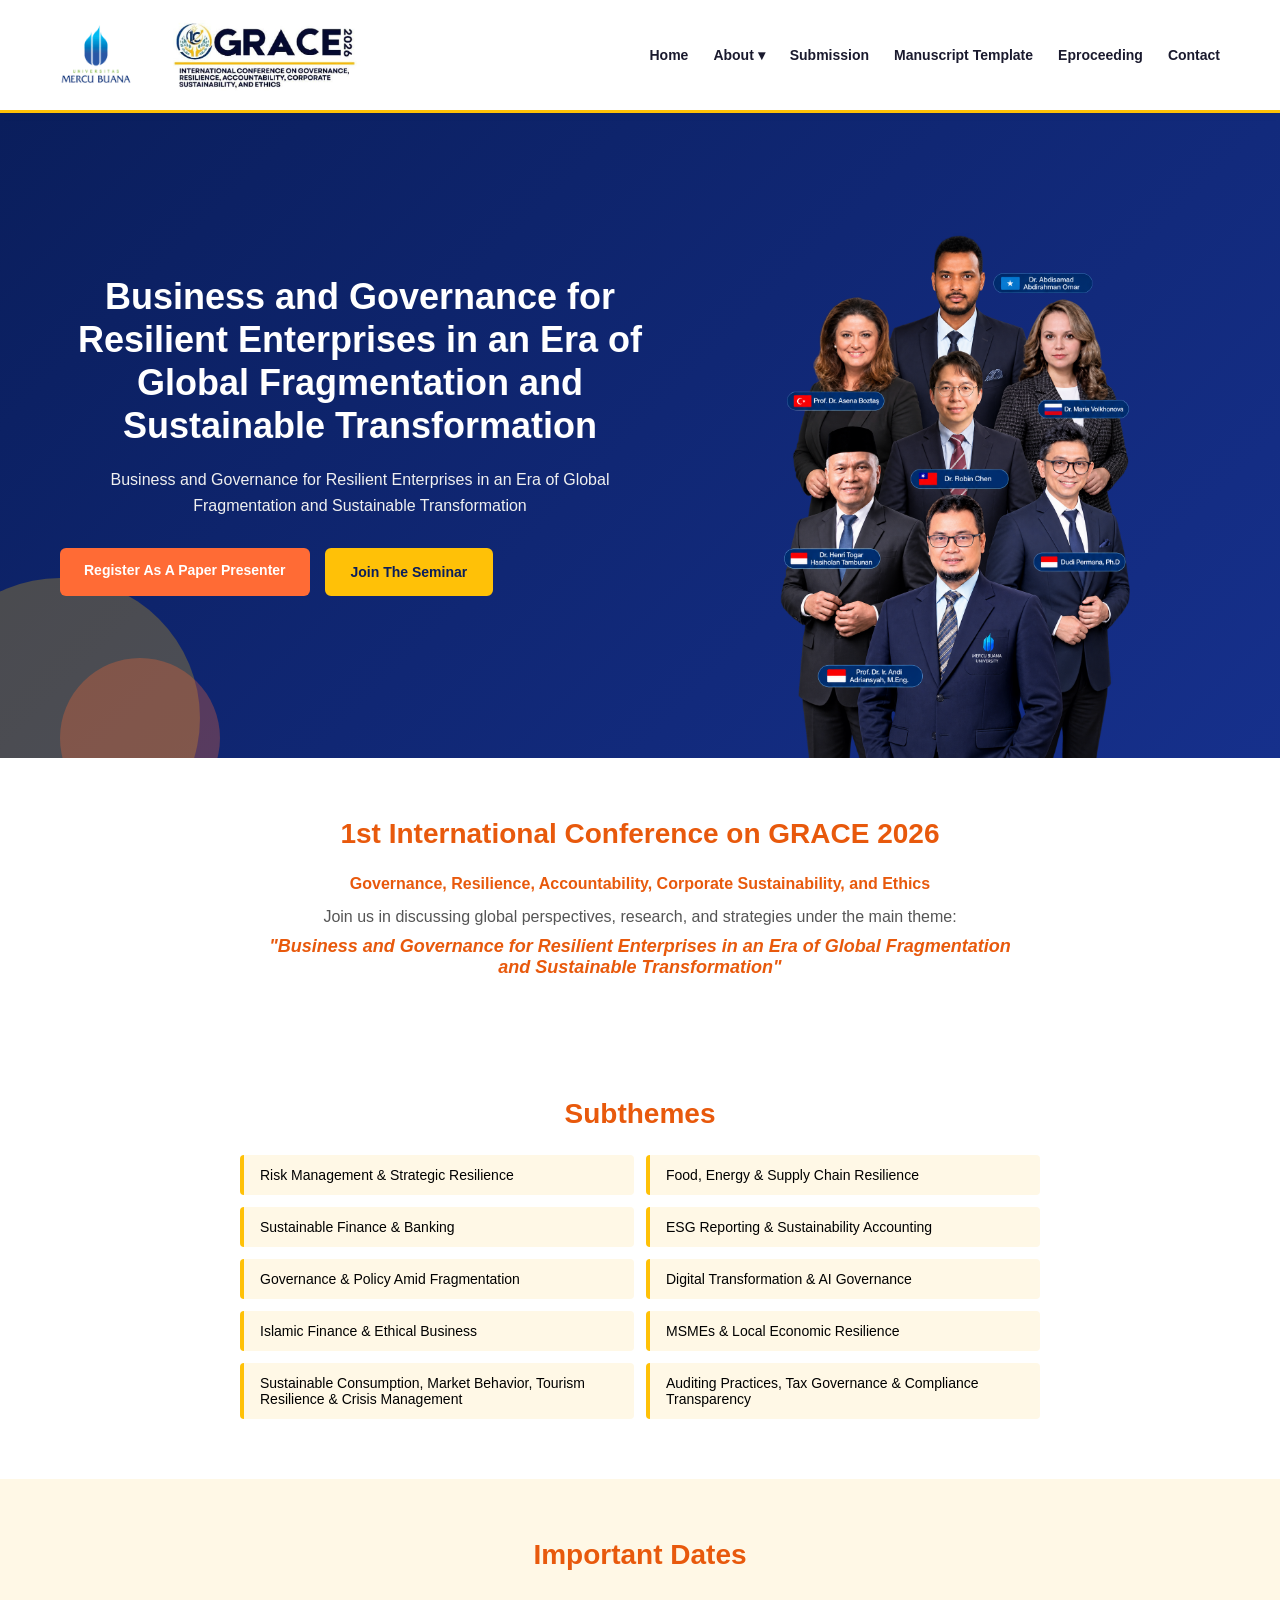
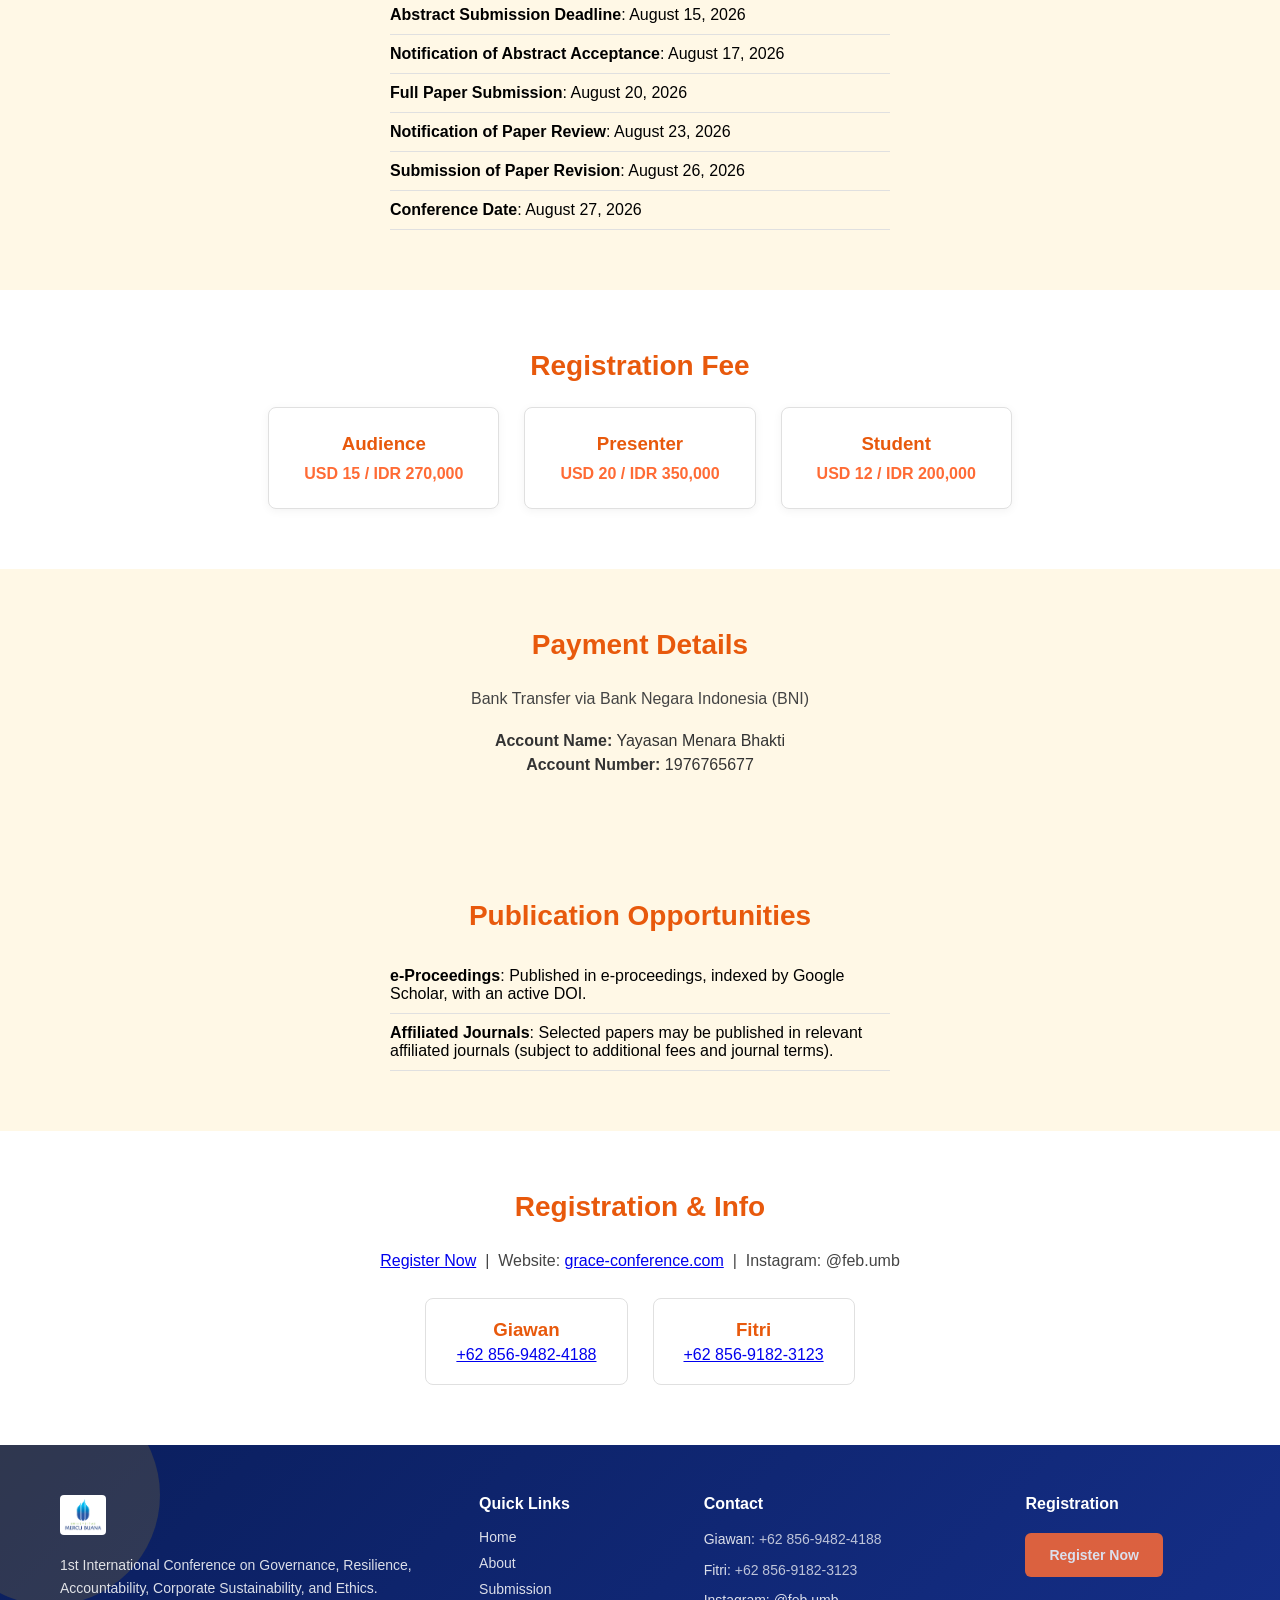
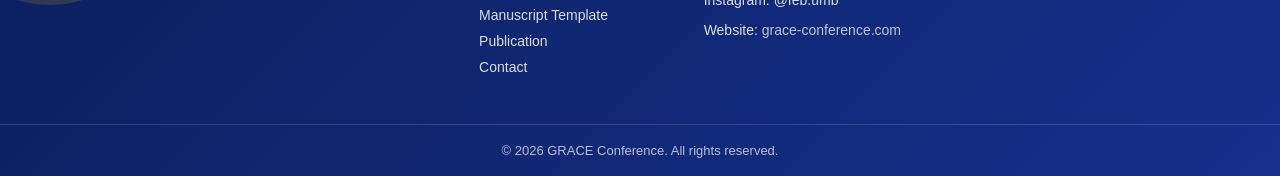
==== html/index.html @ c9b0c50b "perbagusan web" ====
<!DOCTYPE html>
<html lang="en">
<head>
    <meta charset="UTF-8">
    <meta name="viewport" content="width=device-width, initial-scale=1.0">
    <title>Conference</title>
    <link rel="stylesheet" href="../css/style.css">
</head>
<body>

<nav>
    <div class="container nav-container">
        <div class="nav-brand">
            <a class="logo" href="">
                <img src="../images/mercubuana.jpg" alt="Logo Mercu Buana">
            </a>
            <a class="grace" href="">
                <img src="../images/logo grace.jpeg" alt="Logo Grace">
            </a>
        </div>
        <ul class="nav-menu">
            <li><a href="">Home</a></li>
            <li class=dropdown>
                <a href="">About ▾</a>
            <ul class="dropdown-menu">
                <li><a href="committe.html">Committee</a></li>
                <li><a href="ethics.html">Ethic and Malpractice Statement</a></li>
                <li><a href="peer-review.html">Peer Review Process</a></li>
            </ul>
            </li>
            <li><a href="https://s.id/graceconference">Submission</a></li>
            <li><a href="https://bit.ly/Manuscript-Template-SINDU">Manuscript Template</a></li>
            <li><a href="">Eproceeding</a></li>
            <li><a href="">Contact</a></li>
        </ul>
    </div>
</nav>

<section class="hero">
    <div class="container hero-container">
        <div class="hero-text">
            <h2>Business and Governance for Resilient Enterprises in an Era of Global Fragmentation and Sustainable Transformation</h2>
            <p>Business and Governance for Resilient Enterprises in an Era of Global Fragmentation and Sustainable Transformation</p>
            <div class="hero-buttons">
                <a href="https://forms.gle/a8RFobTi7LEk6Qz37" class="btn btn-primary">Register As A Paper Presenter</a>
                <a href="https://forms.gle/2KqqGzxp6WNpgqnJ9" class="btn btn-secondary">Join The Seminar</a>
            </div>
        </div>
        <div class="hero-image">
            <img src="../images/hero.jpg" alt="Hero Image">
        </div>
    </div>
</section>

<section class="about">
    <div class="container">
        <h2>1st International Conference on GRACE 2026</h2>
        <p class="conference-full-name">Governance, Resilience, Accountability, Corporate Sustainability, and Ethics</p>
        <p class="theme-text">Join us in discussing global perspectives, research, and strategies under the main theme:</p>
        <p class="theme-highlight">"Business and Governance for Resilient Enterprises in an Era of Global Fragmentation and Sustainable Transformation"</p>
    </div>
</section>

<section class="subthemes">
    <div class="container">
        <h2>Subthemes</h2>
        <ul class="subtheme-grid">
            <li>Risk Management &amp; Strategic Resilience</li>
            <li>Food, Energy &amp; Supply Chain Resilience</li>
            <li>Sustainable Finance &amp; Banking</li>
            <li>ESG Reporting &amp; Sustainability Accounting</li>
            <li>Governance &amp; Policy Amid Fragmentation</li>
            <li>Digital Transformation &amp; AI Governance</li>
            <li>Islamic Finance &amp; Ethical Business</li>
            <li>MSMEs &amp; Local Economic Resilience</li>
            <li>Sustainable Consumption, Market Behavior, Tourism Resilience &amp; Crisis Management</li>
            <li>Auditing Practices, Tax Governance &amp; Compliance Transparency</li>
        </ul>
    </div>
</section>

<section class="info-box">
    <div class="container">
        <h2>Important Dates</h2>
        <ul class="info-list">
            <li><strong>Abstract Submission Deadline</strong>: August 15, 2026</li>
            <li><strong>Notification of Abstract Acceptance</strong>: August 17, 2026</li>
            <li><strong>Full Paper Submission</strong>: August 20, 2026</li>
            <li><strong>Notification of Paper Review</strong>: August 23, 2026</li>
            <li><strong>Submission of Paper Revision</strong>: August 26, 2026</li>
            <li><strong>Conference Date</strong>: August 27, 2026</li>
        </ul>
    </div>
</section>

<section class="info-box alt">
    <div class="container">
        <h2>Registration Fee</h2>
        <div class="fee-grid">
            <div class="fee-card">
                <h3>Audience</h3>
                <p>USD 15 / IDR 270,000</p>
            </div>
            <div class="fee-card">
                <h3>Presenter</h3>
                <p>USD 20 / IDR 350,000</p>
            </div>
            <div class="fee-card">
                <h3>Student</h3>
                <p>USD 12 / IDR 200,000</p>
            </div>
        </div>
    </div>
</section>

<section class="payment">
    <div class="container">
        <h2>Payment Details</h2>
        <p class="info-desc">Bank Transfer via Bank Negara Indonesia (BNI)</p>
        <p class="payment-detail"><strong>Account Name:</strong> Yayasan Menara Bhakti</p>
        <p class="payment-detail"><strong>Account Number:</strong> 1976765677</p>
    </div>
</section>

<section class="benefits">
    <div class="container">
        <h2>Publication Opportunities</h2>
        <ul class="info-list">
            <li><strong>e-Proceedings</strong>: Published in e-proceedings, indexed by Google Scholar, with an active DOI.</li>
            <li><strong>Affiliated Journals</strong>: Selected papers may be published in relevant affiliated journals (subject to additional fees and journal terms).</li>
        </ul>
    </div>
</section>

<section class="contact-section">
    <div class="container">
        <h2>Registration &amp; Info</h2>
        <p class="info-desc"><a href="https://s.id/graceconference" target="_blank">Register Now</a> &nbsp;|&nbsp; Website: <a href="https://grace-conference.com" target="_blank">grace-conference.com</a> &nbsp;|&nbsp; Instagram: @feb.umb</p>
        <div class="contact-grid">
            <div class="contact-card">
                <h3>Giawan</h3>
                <p><a href="https://wa.me/6285694824188" target="_blank">+62 856-9482-4188</a></p>
            </div>
            <div class="contact-card">
                <h3>Fitri</h3>
                <p><a href="https://wa.me/6285691823123" target="_blank">+62 856-9182-3123</a></p>
            </div>
        </div>
    </div>
</section>

<footer class="site-footer">
    <div class="container footer-container">
        <div class="footer-col">
            <img src="../images/mercubuana.jpg" alt="Logo" class="footer-logo">
            <p>1st International Conference on Governance, Resilience, Accountability, Corporate Sustainability, and Ethics.</p>
        </div>

        <div class="footer-col">
            <h4>Quick Links</h4>
            <ul>
                <li><a href="">Home</a></li>
                <li><a href="">About</a></li>
                <li><a href="">Submission</a></li>
                <li><a href="">Manuscript Template</a></li>
                <li><a href="">Publication</a></li>
                <li><a href="">Contact</a></li>
            </ul>
        </div>

        <div class="footer-col">
            <h4>Contact</h4>
            <p>Giawan: <a href="https://wa.me/6285694824188" target="_blank">+62 856-9482-4188</a></p>
            <p>Fitri: <a href="https://wa.me/6285691823123" target="_blank">+62 856-9182-3123</a></p>
            <p>Instagram: @feb.umb</p>
            <p>Website: <a href="https://grace-conference.com" target="_blank">grace-conference.com</a></p>
        </div>

        <div class="footer-col">
            <h4>Registration</h4>
            <a href="https://s.id/graceconference" target="_blank" class="btn btn-primary footer-btn">Register Now</a>
        </div>
    </div>

    <div class="footer-bottom">
        <p>&copy; 2026 GRACE Conference. All rights reserved.</p>
    </div>
</footer>

</body>
</html>
---- css/style.css ----
* {
    margin: 0;
    padding: 0;
    box-sizing: border-box;
    font-family: Arial, Helvetica, sans-serif;
}

.container {
    max-width: 1200px;
    margin: 0 auto;
    padding: 0 20px;
}

/* NAVBAR */
nav {
    background: #fff;
    box-shadow: 0 2px 8px rgba(0,0,0,0.05);
    position: sticky;
    top: 0;
    z-index: 1000;
    border-bottom: 3px solid #FFC107;
}

.nav-container {
    display: flex;
    align-items: center;
    justify-content: space-between;
    height: 110px;
}

.nav-brand {
    display: flex;
    align-items: center;
    gap: 20px;
}

.logo img {
    height: 60px;
    width: auto;
    display: block;
}

.nav-divider {
    width: 1px;
    height: 45px;
    background-color: #ddd;
}

.grace img {
    height: 75px;
    width: auto;
    display: block;
}

.nav-menu {
    display: flex;
    list-style: none;
    gap: 25px;
    align-items: center;
}

.nav-menu a {
    text-decoration: none;
    color: #1a1a2e;
    font-weight: 600;
    font-size: 14px;
}

/* HERO */
.hero {
    background: linear-gradient(135deg, #0a1e5c, #16308c);
    overflow: hidden;
    position: relative;
    padding: 60px 0;
}

.hero::before {
    content: "";
    position: absolute;
    bottom: -100px;
    left: -80px;
    width: 280px;
    height: 280px;
    background: #FFC107;
    opacity: 0.25;
    border-radius: 50%;
}

.hero::after {
    content: "";
    position: absolute;
    bottom: -60px;
    left: 60px;
    width: 160px;
    height: 160px;
    background: #FF6B35;
    opacity: 0.3;
    border-radius: 50%;
}

.hero-container {
    display: flex;
    align-items: center;
    justify-content: space-between;
    min-height: 500px;
    position: relative;
    z-index: 2;
    gap: 40px;
}

.hero-text {
    max-width: 600px;
    color: #fff;
}

.hero-text h2 {
    font-size: 36px;
    font-weight: 800;
    line-height: 1.2;
    margin-bottom: 20px;
    color: #ffffff !important;
}

.hero-text p {
    font-size: 16px;
    line-height: 1.6;
    margin-bottom: 30px;
    color: #f0f0f0;
}

.hero-buttons {
    display: flex;
    gap: 15px;
    flex-wrap: wrap;
}

.btn {
    display: inline-block;
    padding: 14px 24px;
    border-radius: 6px;
    text-decoration: none;
    font-weight: 700;
    font-size: 14px;
}

.btn-primary {
    background: #FF6B35;
    color: #fff;
}

.btn-secondary {
    background: #FFC107;
    color: #0a1e5c;
    border: 2px solid #FFC107;
}

.hero-image {
    top: 60px;
    position: relative;
    left: -90px;
    max-width: 500px;
    flex-shrink: 0;
}

.hero-image img {
    width: 100%;
    max-width: 350px;
    height: auto;
    display: block;
    border-radius: 8px;
}

@media (max-width: 900px) {
    .hero-container {
        flex-direction: column;
        text-align: center;
        padding-top: 20px;
    }
    .nav-menu {
        display: none;
    }
    .hero-image {
        margin-top: 20px;
    }
    .hero-buttons {
        justify-content: center;
    }
}

/* SECTIONS UMUM */
section {
    padding: 60px 0;
    text-align: center;
}

section h2 {
    font-size: 28px;
    margin-bottom: 25px;
    color: #E8590C;
}

/* ABOUT */
.about-grid {
    display: flex;
    gap: 40px;
    text-align: left;
}

.about-grid p {
    flex: 1;
    line-height: 1.7;
    color: #333;
}

/* INFO BOX (Important Dates & Registration Fee) */
.info-box {
    background: #fff8e6;
}

.info-box.alt {
    background: #fff;
}

.info-desc {
    max-width: 700px;
    margin: 0 auto 20px;
    line-height: 1.6;
    color: #444;
}

.info-list {
    list-style: none;
    max-width: 500px;
    margin: 0 auto;
    text-align: left;
}

.info-list li {
    padding: 10px 0;
    border-bottom: 1px solid #e0e0e0;
}

/* BENEFITS */
.benefits {
    background: #fff8e6;
}

@media (max-width: 900px) {
    .about-grid {
        flex-direction: column;
    }
}

/* ABOUT - GRACE */
.conference-full-name {
    font-weight: 600;
    color: #E8590C;
    margin-bottom: 15px;
}

.theme-text {
    color: #555;
    margin-bottom: 10px;
}

.theme-highlight {
    max-width: 750px;
    margin: 0 auto;
    font-style: italic;
    font-weight: 700;
    color: #E8590C;
    font-size: 18px;
}

/* SUBTHEMES */
.subtheme-grid {
    list-style: none;
    max-width: 800px;
    margin: 0 auto;
    text-align: left;
    display: grid;
    grid-template-columns: 1fr 1fr;
    gap: 12px;
}

.subtheme-grid li {
    background: #fff8e6;
    padding: 12px 16px;
    border-left: 4px solid #FFC107;
    border-radius: 4px;
    font-size: 14px;
}

/* REGISTRATION FEE CARDS */
.fee-grid {
    display: flex;
    justify-content: center;
    gap: 25px;
    flex-wrap: wrap;
}

.fee-card {
    background: #fff;
    border: 1px solid #e0e0e0;
    border-radius: 8px;
    padding: 25px 35px;
    min-width: 180px;
    box-shadow: 0 2px 10px rgba(0,0,0,0.05);
}

.fee-card h3 {
    color: #E8590C;
    margin-bottom: 10px;
}

.fee-card p {
    font-weight: 700;
    color: #FF6B35;
}

/* PAYMENT */
.payment {
    background: #fff8e6;
}

.payment-detail {
    color: #333;
    margin-bottom: 6px;
}

/* CONTACT */
.contact-grid {
    display: flex;
    justify-content: center;
    gap: 25px;
    margin-top: 25px;
    flex-wrap: wrap;
}

.contact-card {
    background: #fff;
    border: 1px solid #e0e0e0;
    border-radius: 8px;
    padding: 20px 30px;
}

.contact-card h3 {
    color: #E8590C;
    margin-bottom: 5px;
}

@media (max-width: 700px) {
    .subtheme-grid {
        grid-template-columns: 1fr;
    }
}

/* FOOTER */
.site-footer {
    background: linear-gradient(135deg, #0a1e5c, #16308c);
    color: #fff;
    padding-top: 50px;
    position: relative;
    overflow: hidden;
}

.site-footer::before {
    content: "";
    position: absolute;
    top: -60px;
    left: -60px;
    width: 220px;
    height: 220px;
    background: #FFC107;
    opacity: 0.15;
    border-radius: 50%;
}

.footer-container {
    display: grid;
    grid-template-columns: 2fr 1fr 1.5fr 1fr;
    gap: 30px;
    padding-bottom: 40px;
    position: relative;
    z-index: 2;
}

.footer-logo {
    height: 40px;
    margin-bottom: 15px;
    background: #fff;
    border-radius: 4px;
    padding: 4px;
}

.footer-col h4 {
    margin-bottom: 15px;
    font-size: 16px;
    color: #fff;
}

.footer-col p {
    font-size: 14px;
    line-height: 1.6;
    opacity: 0.85;
    margin-bottom: 8px;
    color: #fff;
}

.footer-col ul {
    list-style: none;
}

.footer-col ul li {
    margin-bottom: 8px;
}

.footer-col a {
    color: #fff;
    text-decoration: none;
    font-size: 14px;
    opacity: 0.85;
}

.footer-col a:hover {
    opacity: 1;
    text-decoration: underline;
}

.footer-btn {
    display: inline-block;
    margin-top: 5px;
}

.footer-bottom {
    border-top: 1px solid rgba(255,255,255,0.2);
    text-align: center;
    padding: 18px 0;
    font-size: 13px;
    opacity: 0.7;
    color: #fff;
    position: relative;
    z-index: 2;
}

@media (max-width: 900px) {
    .footer-container {
        grid-template-columns: 1fr 1fr;
    }
}

@media (max-width: 550px) {
    .footer-container {
        grid-template-columns: 1fr;
    }
}

.dropdown {
    position: relative;
}

.dropdown-menu {
    display: none;
    position: absolute;
    top: 100%;
    left: 0;
    background: #fff;
    box-shadow: 0 4px 12px rgba(0,0,0,0.1);
    border-radius: 6px;
    min-width: 220px;
    list-style: none;
    padding: 8px 0;
    z-index: 10;
}

.dropdown-menu li {
    padding: 0;
}

.dropdown-menu a {
    display: block;
    padding: 10px 16px;
    font-weight: 400;
    white-space: nowrap;
    color: #1a1a2e;
}

.dropdown-menu a:hover {
    background: #fff8e6;
}

.dropdown:hover .dropdown-menu {
    display: block;
}

/* PAGE HEADER */
.page-header {
    background: linear-gradient(135deg, #B84A0F 0%, #E8590C 40%, #FF8C00 75%, #FFC107 100%);
    color: #fff;
    padding: 70px 0;
    text-align: center;
    position: relative;
    overflow: hidden;
}

.page-header::before {
    content: "";
    position: absolute;
    top: -70px;
    left: -60px;
    width: 220px;
    height: 220px;
    background: #0a1e5c;
    opacity: 0.3;
    border-radius: 50%;
}

.page-header::after {
    content: "";
    position: absolute;
    bottom: -80px;
    right: -60px;
    width: 240px;
    height: 240px;
    background: #FFC107;
    opacity: 0.4;
    border-radius: 50%;
}

.page-header h1 {
    font-size: 38px;
    font-weight: 800;
    margin-bottom: 10px;
    text-shadow: 0 2px 6px rgba(0,0,0,0.15);
    position: relative;
    z-index: 2;
}

.page-header p {
    opacity: 0.9;
    font-size: 15px;
    letter-spacing: 0.5px;
    text-transform: uppercase;
    position: relative;
    z-index: 2;
}

/* COMMITTEE SECTION */
.committee-section {
    padding: 70px 0;
}

.committee-section.alt {
    background: #fff8e6;
}

.committee-section h2 {
    text-align: center;
    color: #E8590C;
    font-size: 26px;
    font-weight: 800;
    margin-bottom: 15px;
    position: relative;
    padding-bottom: 15px;
}

.committee-section h2::after {
    content: "";
    position: absolute;
    bottom: 0;
    left: 50%;
    transform: translateX(-50%);
    width: 60px;
    height: 4px;
    background: #FFC107;
    border-radius: 2px;
}

.committee-intro {
    max-width: 750px;
    margin: 0 auto 35px;
    line-height: 1.8;
    color: #555;
    text-align: center;
    font-size: 15px;
}

.sub-title {
    color: #E8590C;
    font-size: 17px;
    font-weight: 700;
    margin: 35px 0 18px;
    max-width: 750px;
    margin-left: auto;
    margin-right: auto;
    padding-left: 14px;
    border-left: 4px solid #FFC107;
}

/* LIST - CARD STYLE */
.committee-list {
    list-style: none;
    max-width: 750px;
    margin: 0 auto;
    display: flex;
    flex-direction: column;
    gap: 12px;
}

.committee-list li {
    background: #fff;
    border: 1px solid #eaeaea;
    border-radius: 10px;
    padding: 18px 22px;
    line-height: 1.6;
    font-size: 14.5px;
    color: #444;
    box-shadow: 0 2px 8px rgba(0,0,0,0.03);
    transition: transform 0.15s ease, box-shadow 0.15s ease;
}

.committee-list li:hover {
    transform: translateX(4px);
    box-shadow: 0 4px 14px rgba(232,89,12,0.15);
    border-color: #FFC107;
}

.member-role {
    display: inline-block;
    background: #0a1e5c;
    color: #fff;
    font-weight: 700;
    font-size: 12px;
    padding: 5px 14px;
    border-radius: 20px;
    margin-bottom: 8px;
}

.member-name {
    font-weight: 700;
    color: #1a1a2e;
}

/* NUMBERED LIST (Peer Review Process) */
.committee-list.numbered li {
    padding: 22px 24px;
    border-left: 4px solid #E8590C;
    border-radius: 0 10px 10px 0;
}

.committee-list.numbered .member-role {
    background: #E8590C;
    color: #fff;
}
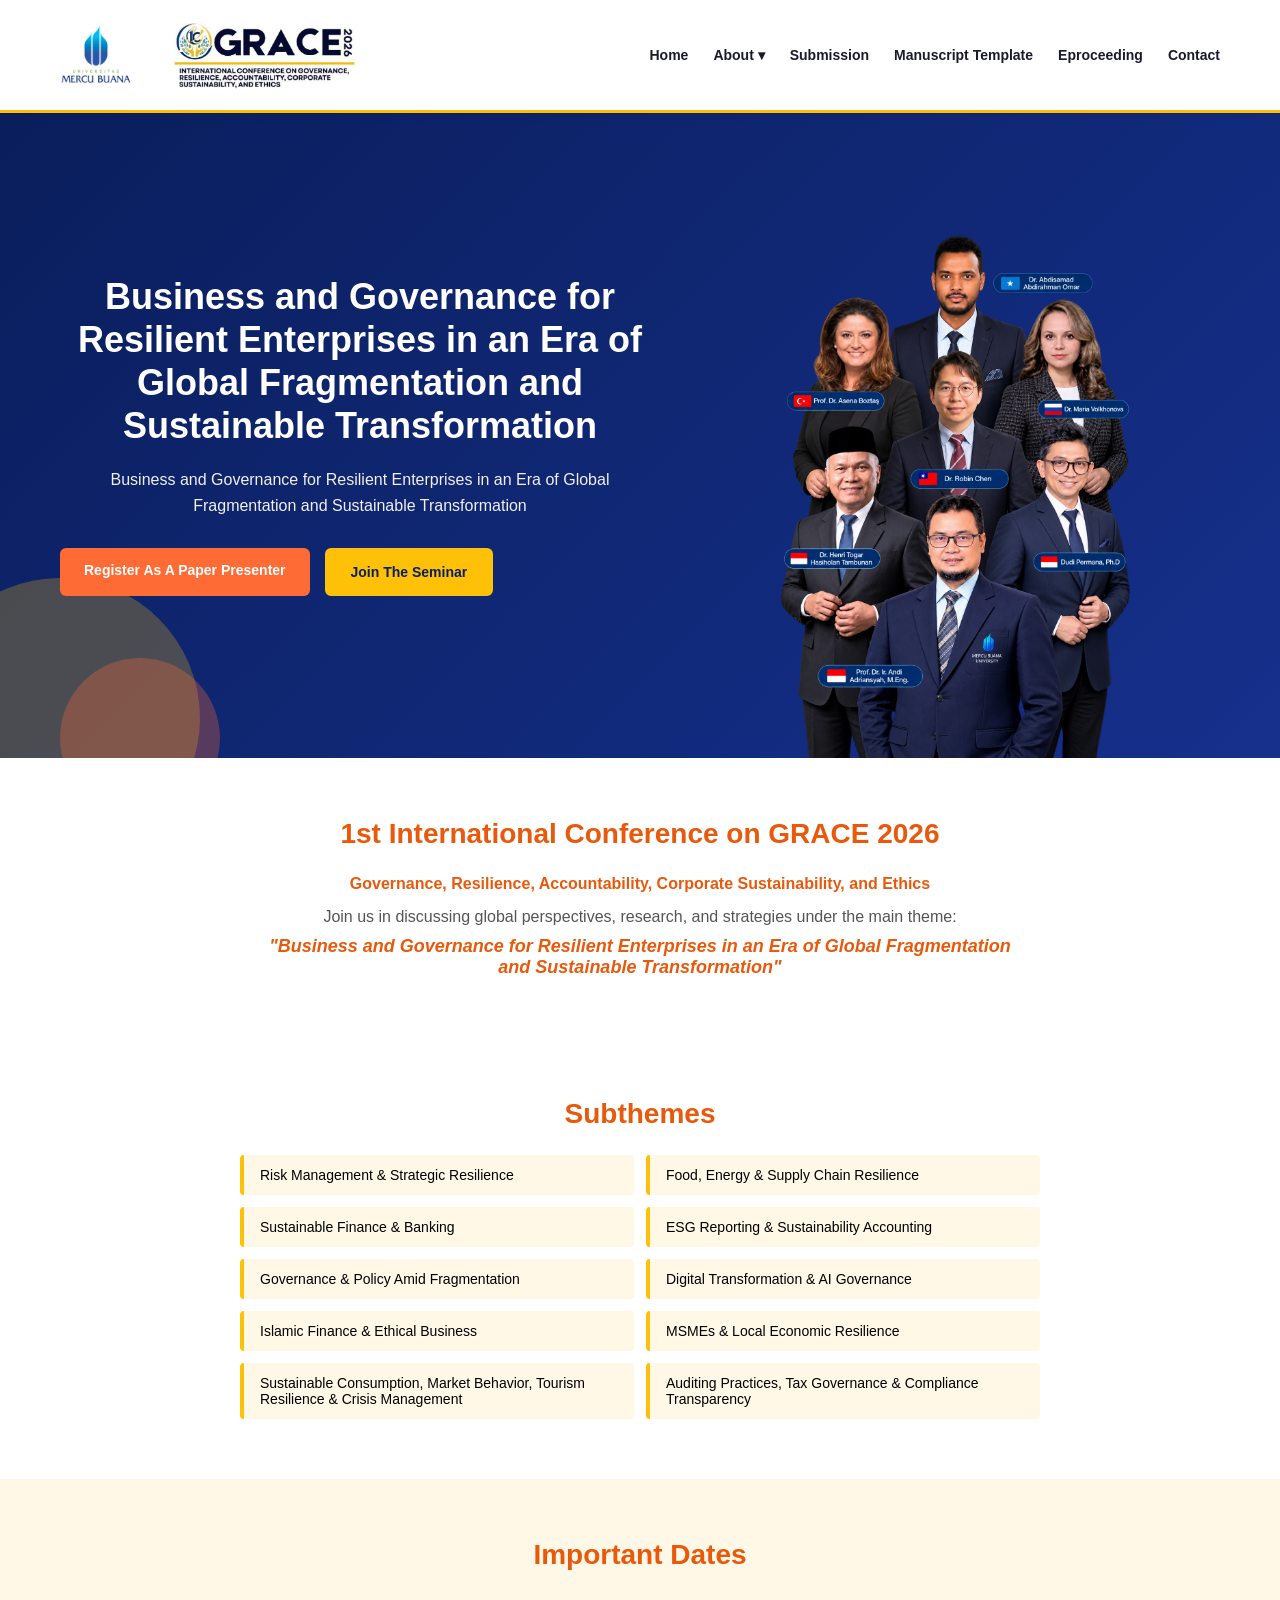
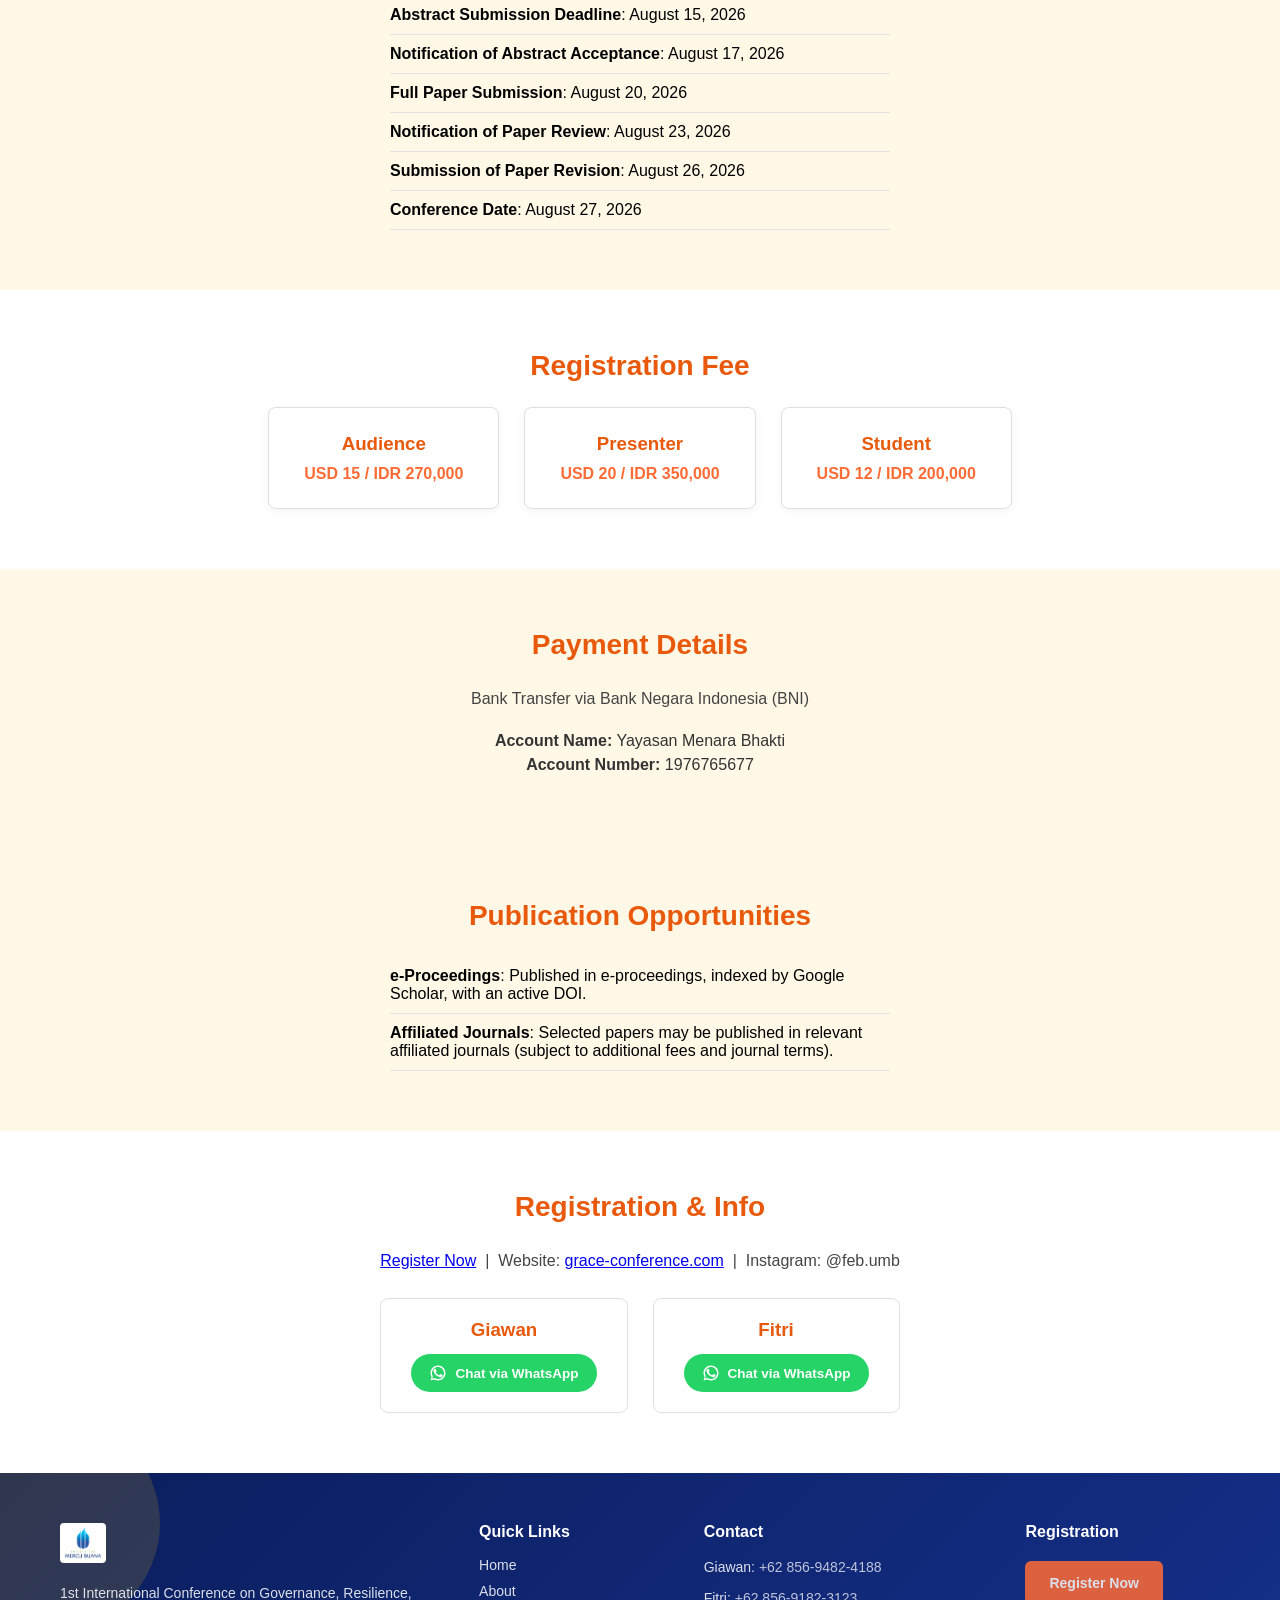
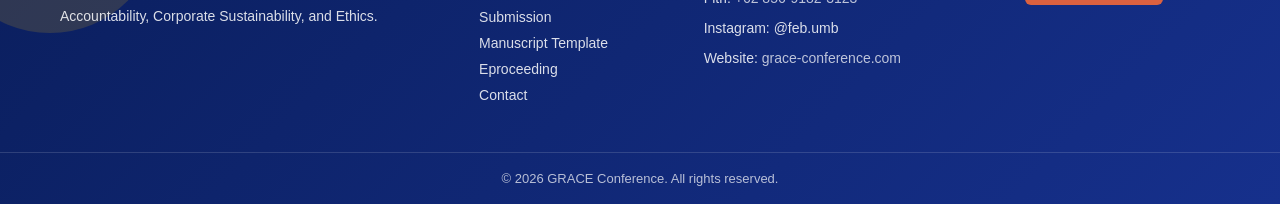
==== commit 4b553fd1: "perubahan -new" ====
--- a/html/index.html
+++ b/html/index.html
@@ -3,36 +3,57 @@
 <head>
     <meta charset="UTF-8">
     <meta name="viewport" content="width=device-width, initial-scale=1.0">
-    <title>Conference</title>
+    <title>Grace Conference - 2026</title>
     <link rel="stylesheet" href="../css/style.css">
 </head>
 <body>
 
 <nav>
     <div class="container nav-container">
+
         <div class="nav-brand">
             <a class="logo" href="">
                 <img src="../images/mercubuana.jpg" alt="Logo Mercu Buana">
             </a>
+
             <a class="grace" href="">
                 <img src="../images/logo grace.jpeg" alt="Logo Grace">
             </a>
         </div>
-        <ul class="nav-menu">
-            <li><a href="">Home</a></li>
-            <li class=dropdown>
+
+        <!-- Tombol hamburger -->
+        <button class="hamburger" id="hamburger">
+            ☰
+        </button>
+
+        <ul class="nav-menu" id="navMenu">
+            <li><a href="index.html">Home</a></li>
+
+            <li class="dropdown">
                 <a href="">About ▾</a>
-            <ul class="dropdown-menu">
-                <li><a href="committe.html">Committee</a></li>
-                <li><a href="ethics.html">Ethic and Malpractice Statement</a></li>
-                <li><a href="peer-review.html">Peer Review Process</a></li>
-            </ul>
+
+                <ul class="dropdown-menu">
+                    <li><a href="committe.html">Committee</a></li>
+                    <li><a href="ethics.html">Ethic and Malpractice Statement</a></li>
+                    <li><a href="peer-review.html">Peer Review Process</a></li>
+                </ul>
             </li>
-            <li><a href="https://s.id/graceconference">Submission</a></li>
-            <li><a href="https://bit.ly/Manuscript-Template-SINDU">Manuscript Template</a></li>
+
+            <li>
+                <a href="https://s.id/graceconference">Submission</a>
+            </li>
+
+            <li>
+                <a href="https://bit.ly/Manuscript-Template-SINDU">
+                    Manuscript Template
+                </a>
+            </li>
+
             <li><a href="">Eproceeding</a></li>
-            <li><a href="">Contact</a></li>
-        </ul>
+
+            <li><a href="contact.html">Contact</a></li>
+        </ul>
+
     </div>
 </nav>
 
@@ -139,11 +160,17 @@
         <div class="contact-grid">
             <div class="contact-card">
                 <h3>Giawan</h3>
-                <p><a href="https://wa.me/6285694824188" target="_blank">+62 856-9482-4188</a></p>
+                <a href="https://wa.me/6285694824188" target="_blank" class="whatsapp-btn">
+                    <svg viewBox="0 0 24 24" width="18" height="18" fill="currentColor"><path d="M17.472 14.382c-.297-.149-1.758-.867-2.03-.967-.273-.099-.471-.148-.67.15-.197.297-.767.966-.94 1.164-.173.199-.347.223-.644.075-.297-.15-1.255-.463-2.39-1.475-.883-.788-1.48-1.761-1.653-2.059-.173-.297-.018-.458.13-.606.134-.133.298-.347.446-.52.149-.174.198-.298.298-.497.099-.198.05-.371-.025-.52-.075-.149-.669-1.612-.916-2.207-.242-.579-.487-.5-.669-.51-.173-.008-.371-.01-.57-.01-.198 0-.52.074-.792.372-.272.297-1.04 1.016-1.04 2.479 0 1.462 1.065 2.875 1.213 3.074.149.198 2.096 3.2 5.077 4.487.709.306 1.262.489 1.694.625.712.227 1.36.195 1.871.118.571-.085 1.758-.719 2.006-1.413.248-.694.248-1.289.173-1.413-.074-.124-.272-.198-.57-.347z"/><path d="M12.001 2C6.478 2 2 6.478 2 12c0 1.897.527 3.673 1.442 5.188L2 22l4.94-1.396A9.945 9.945 0 0012 22c5.523 0 10-4.478 10-10S17.523 2 12.001 2zm0 18.031a8.01 8.01 0 01-4.334-1.263l-.311-.196-3.147.889.9-3.06-.203-.316A8.01 8.01 0 014 12c0-4.418 3.582-8 8.001-8 4.418 0 8 3.582 8 8s-3.582 8.031-8 8.031z"/></svg>
+                    Chat via WhatsApp
+                </a>
             </div>
             <div class="contact-card">
                 <h3>Fitri</h3>
-                <p><a href="https://wa.me/6285691823123" target="_blank">+62 856-9182-3123</a></p>
+                <a href="https://wa.me/6285691823123" target="_blank" class="whatsapp-btn">
+                    <svg viewBox="0 0 24 24" width="18" height="18" fill="currentColor"><path d="M17.472 14.382c-.297-.149-1.758-.867-2.03-.967-.273-.099-.471-.148-.67.15-.197.297-.767.966-.94 1.164-.173.199-.347.223-.644.075-.297-.15-1.255-.463-2.39-1.475-.883-.788-1.48-1.761-1.653-2.059-.173-.297-.018-.458.13-.606.134-.133.298-.347.446-.52.149-.174.198-.298.298-.497.099-.198.05-.371-.025-.52-.075-.149-.669-1.612-.916-2.207-.242-.579-.487-.5-.669-.51-.173-.008-.371-.01-.57-.01-.198 0-.52.074-.792.372-.272.297-1.04 1.016-1.04 2.479 0 1.462 1.065 2.875 1.213 3.074.149.198 2.096 3.2 5.077 4.487.709.306 1.262.489 1.694.625.712.227 1.36.195 1.871.118.571-.085 1.758-.719 2.006-1.413.248-.694.248-1.289.173-1.413-.074-.124-.272-.198-.57-.347z"/><path d="M12.001 2C6.478 2 2 6.478 2 12c0 1.897.527 3.673 1.442 5.188L2 22l4.94-1.396A9.945 9.945 0 0012 22c5.523 0 10-4.478 10-10S17.523 2 12.001 2zm0 18.031a8.01 8.01 0 01-4.334-1.263l-.311-.196-3.147.889.9-3.06-.203-.316A8.01 8.01 0 014 12c0-4.418 3.582-8 8.001-8 4.418 0 8 3.582 8 8s-3.582 8.031-8 8.031z"/></svg>
+                    Chat via WhatsApp
+                </a>
             </div>
         </div>
     </div>
@@ -159,11 +186,11 @@
         <div class="footer-col">
             <h4>Quick Links</h4>
             <ul>
-                <li><a href="">Home</a></li>
-                <li><a href="">About</a></li>
-                <li><a href="">Submission</a></li>
-                <li><a href="">Manuscript Template</a></li>
-                <li><a href="">Publication</a></li>
+                <li><a href="index.html">Home</a></li>
+                <li><a href="index.html">About</a></li>
+                <li><a href="https://s.id/graceconference">Submission</a></li>
+                <li><a href="https://bit.ly/Manuscript-Template-SINDU">Manuscript Template</a></li>
+                <li><a href="">Eproceeding</a></li>
                 <li><a href="">Contact</a></li>
             </ul>
         </div>
@@ -187,5 +214,10 @@
     </div>
 </footer>
 
+
+
+
+
+<script src="../js/main.js"></script>
 </body>
 </html>
--- a/css/style.css
+++ b/css/style.css
@@ -5,13 +5,22 @@
     font-family: Arial, Helvetica, sans-serif;
 }
 
+html {
+    scroll-behavior: smooth;
+}
+
 .container {
+    width: 100%;
     max-width: 1200px;
-    margin: 0 auto;
+    margin: auto;
     padding: 0 20px;
 }
 
-/* NAVBAR */
+
+/* =========================
+   NAVBAR
+========================= */
+
 nav {
     background: #fff;
     box-shadow: 0 2px 8px rgba(0,0,0,0.05);
@@ -19,6 +28,12 @@
     top: 0;
     z-index: 1000;
     border-bottom: 3px solid #FFC107;
+    animation: slideDown 0.6s ease;
+}
+
+@keyframes slideDown {
+    from { transform: translateY(-100%); opacity: 0; }
+    to { transform: translateY(0); opacity: 1; }
 }
 
 .nav-container {
@@ -38,6 +53,11 @@
     height: 60px;
     width: auto;
     display: block;
+    transition: transform 0.3s ease;
+}
+
+.logo:hover img {
+    transform: scale(1.05);
 }
 
 .nav-divider {
@@ -50,6 +70,11 @@
     height: 75px;
     width: auto;
     display: block;
+    transition: transform 0.3s ease;
+}
+
+.grace:hover img {
+    transform: scale(1.05);
 }
 
 .nav-menu {
@@ -64,9 +89,56 @@
     color: #1a1a2e;
     font-weight: 600;
     font-size: 14px;
-}
-
-/* HERO */
+    position: relative;
+    padding-bottom: 4px;
+    transition: color 0.25s ease;
+}
+
+.nav-menu > li > a::after {
+    content: "";
+    position: absolute;
+    left: 0;
+    bottom: -2px;
+    width: 0;
+    height: 2px;
+    background: #E8590C;
+    transition: width 0.25s ease;
+}
+
+.nav-menu > li > a:hover {
+    color: #E8590C;
+}
+
+.nav-menu > li > a:hover::after {
+    width: 100%;
+}
+
+
+/* =========================
+   HAMBURGER
+========================= */
+
+.hamburger {
+    display: none;
+    background: none;
+    border: none;
+    font-size: 30px;
+    color: #0a1e5c;
+    cursor: pointer;
+    padding: 5px;
+    transition: transform 0.2s ease, color 0.2s ease;
+}
+
+.hamburger:hover {
+    transform: scale(1.1);
+    color: #E8590C;
+}
+
+
+/* =========================
+   HERO
+========================= */
+
 .hero {
     background: linear-gradient(135deg, #0a1e5c, #16308c);
     overflow: hidden;
@@ -111,6 +183,12 @@
 .hero-text {
     max-width: 600px;
     color: #fff;
+    animation: fadeSlideUp 0.8s ease both;
+}
+
+@keyframes fadeSlideUp {
+    from { opacity: 0; transform: translateY(30px); }
+    to { opacity: 1; transform: translateY(0); }
 }
 
 .hero-text h2 {
@@ -141,6 +219,16 @@
     text-decoration: none;
     font-weight: 700;
     font-size: 14px;
+    transition: transform 0.2s ease, box-shadow 0.2s ease;
+}
+
+.btn:hover {
+    transform: translateY(-3px);
+    box-shadow: 0 8px 18px rgba(0,0,0,0.2);
+}
+
+.btn:active {
+    transform: translateY(-1px);
 }
 
 .btn-primary {
@@ -160,6 +248,7 @@
     left: -90px;
     max-width: 500px;
     flex-shrink: 0;
+    animation: fadeSlideUp 0.8s ease 0.2s both;
 }
 
 .hero-image img {
@@ -170,24 +259,189 @@
     border-radius: 8px;
 }
 
+
+/* =========================
+   RESPONSIVE TABLET / MOBILE
+========================= */
+
 @media (max-width: 900px) {
+
+    /* HERO */
+
     .hero-container {
         flex-direction: column;
         text-align: center;
         padding-top: 20px;
     }
+
+    .hero-image {
+        margin-top: 20px;
+        left: 0;
+    }
+
+    .hero-buttons {
+        justify-content: center;
+    }
+
+
+    /* =========================
+       NAVBAR MOBILE
+    ========================= */
+
+    .nav-container {
+        height: 90px;
+        position: relative;
+    }
+
+    /* Hamburger muncul */
+    .hamburger {
+        display: block;
+        margin-left: auto;
+    }
+
+    /* Menu disembunyikan */
     .nav-menu {
         display: none;
-    }
-    .hero-image {
-        margin-top: 20px;
-    }
-    .hero-buttons {
-        justify-content: center;
-    }
-}
-
-/* SECTIONS UMUM */
+
+        position: absolute;
+        top: 90px;
+        left: 0;
+
+        width: 100%;
+
+        flex-direction: column;
+        align-items: stretch;
+
+        gap: 0;
+
+        background: #fff;
+
+        padding: 10px 0;
+        margin: 0;
+
+        box-shadow: 0 4px 10px rgba(0, 0, 0, 0.1);
+    }
+
+    /* Menu ketika hamburger diklik */
+    .nav-menu.active {
+        display: flex;
+    }
+
+    .nav-menu li {
+        width: 100%;
+        text-align: center;
+    }
+
+    .nav-menu li a {
+        display: block;
+        padding: 12px 20px;
+        font-size: 14px;
+    }
+
+    .nav-menu > li > a::after {
+        display: none;
+    }
+
+
+    /* =========================
+       LOGO MOBILE
+    ========================= */
+
+    .nav-brand {
+        gap: 10px;
+    }
+
+    .logo img {
+        height: 45px;
+    }
+
+    .grace img {
+        height: 55px;
+    }
+
+
+    /* =========================
+       DROPDOWN MOBILE
+    ========================= */
+
+    .dropdown-menu {
+        position: static;
+        width: 100%;
+        box-shadow: none;
+        border-radius: 0;
+        padding: 0;
+        opacity: 1;
+        visibility: visible;
+        transform: none;
+        display: none;
+    }
+
+    .dropdown-menu a {
+        padding: 10px 15px;
+    }
+
+    .dropdown.open .dropdown-menu {
+        display: block;
+    }
+}
+
+
+/* =========================
+   SCROLL REVEAL ANIMATION
+========================= */
+
+.reveal {
+    opacity: 0;
+    transform: translateY(30px);
+    transition: opacity 0.6s ease, transform 0.6s ease;
+}
+
+.reveal-visible {
+    opacity: 1;
+    transform: translateY(0);
+}
+
+
+/* =========================
+   BACK TO TOP BUTTON
+========================= */
+
+.back-to-top {
+    position: fixed;
+    bottom: 30px;
+    right: 30px;
+    width: 46px;
+    height: 46px;
+    border-radius: 50%;
+    border: none;
+    background: #E8590C;
+    color: #fff;
+    font-size: 20px;
+    cursor: pointer;
+    opacity: 0;
+    visibility: hidden;
+    transform: translateY(20px);
+    transition: all 0.3s ease;
+    z-index: 999;
+    box-shadow: 0 4px 12px rgba(0,0,0,0.2);
+}
+
+.back-to-top.show {
+    opacity: 1;
+    visibility: visible;
+    transform: translateY(0);
+}
+
+.back-to-top:hover {
+    background: #0a1e5c;
+    transform: translateY(-4px);
+}
+
+
+/* =========================
+   SECTIONS UMUM
+========================= */
+
 section {
     padding: 60px 0;
     text-align: center;
@@ -199,7 +453,11 @@
     color: #E8590C;
 }
 
-/* ABOUT */
+
+/* =========================
+   ABOUT
+========================= */
+
 .about-grid {
     display: flex;
     gap: 40px;
@@ -212,7 +470,11 @@
     color: #333;
 }
 
-/* INFO BOX (Important Dates & Registration Fee) */
+
+/* =========================
+   INFO BOX
+========================= */
+
 .info-box {
     background: #fff8e6;
 }
@@ -238,9 +500,19 @@
 .info-list li {
     padding: 10px 0;
     border-bottom: 1px solid #e0e0e0;
-}
-
-/* BENEFITS */
+    transition: padding-left 0.2s ease, color 0.2s ease;
+}
+
+.info-list li:hover {
+    padding-left: 8px;
+    color: #E8590C;
+}
+
+
+/* =========================
+   BENEFITS
+========================= */
+
 .benefits {
     background: #fff8e6;
 }
@@ -251,7 +523,11 @@
     }
 }
 
-/* ABOUT - GRACE */
+
+/* =========================
+   ABOUT - GRACE
+========================= */
+
 .conference-full-name {
     font-weight: 600;
     color: #E8590C;
@@ -272,7 +548,11 @@
     font-size: 18px;
 }
 
-/* SUBTHEMES */
+
+/* =========================
+   SUBTHEMES
+========================= */
+
 .subtheme-grid {
     list-style: none;
     max-width: 800px;
@@ -289,9 +569,20 @@
     border-left: 4px solid #FFC107;
     border-radius: 4px;
     font-size: 14px;
-}
-
-/* REGISTRATION FEE CARDS */
+    transition: transform 0.2s ease, box-shadow 0.2s ease, background 0.2s ease;
+}
+
+.subtheme-grid li:hover {
+    transform: translateX(6px);
+    background: #ffedc2;
+    box-shadow: 0 4px 12px rgba(255,193,7,0.25);
+}
+
+
+/* =========================
+   REGISTRATION FEE CARDS
+========================= */
+
 .fee-grid {
     display: flex;
     justify-content: center;
@@ -306,6 +597,12 @@
     padding: 25px 35px;
     min-width: 180px;
     box-shadow: 0 2px 10px rgba(0,0,0,0.05);
+    transition: transform 0.25s ease, box-shadow 0.25s ease;
+}
+
+.fee-card:hover {
+    transform: translateY(-8px);
+    box-shadow: 0 12px 24px rgba(232,89,12,0.18);
 }
 
 .fee-card h3 {
@@ -318,7 +615,11 @@
     color: #FF6B35;
 }
 
-/* PAYMENT */
+
+/* =========================
+   PAYMENT
+========================= */
+
 .payment {
     background: #fff8e6;
 }
@@ -328,7 +629,11 @@
     margin-bottom: 6px;
 }
 
-/* CONTACT */
+
+/* =========================
+   CONTACT
+========================= */
+
 .contact-grid {
     display: flex;
     justify-content: center;
@@ -342,6 +647,12 @@
     border: 1px solid #e0e0e0;
     border-radius: 8px;
     padding: 20px 30px;
+    transition: transform 0.25s ease, box-shadow 0.25s ease;
+}
+
+.contact-card:hover {
+    transform: translateY(-6px);
+    box-shadow: 0 10px 20px rgba(232,89,12,0.15);
 }
 
 .contact-card h3 {
@@ -355,7 +666,11 @@
     }
 }
 
-/* FOOTER */
+
+/* =========================
+   FOOTER
+========================= */
+
 .site-footer {
     background: linear-gradient(135deg, #0a1e5c, #16308c);
     color: #fff;
@@ -420,11 +735,13 @@
     text-decoration: none;
     font-size: 14px;
     opacity: 0.85;
+    transition: opacity 0.2s ease, padding-left 0.2s ease;
 }
 
 .footer-col a:hover {
     opacity: 1;
     text-decoration: underline;
+    padding-left: 4px;
 }
 
 .footer-btn {
@@ -455,12 +772,17 @@
     }
 }
 
+
+/* =========================
+   DROPDOWN
+========================= */
+
 .dropdown {
     position: relative;
 }
 
 .dropdown-menu {
-    display: none;
+    display: block;
     position: absolute;
     top: 100%;
     left: 0;
@@ -471,6 +793,10 @@
     list-style: none;
     padding: 8px 0;
     z-index: 10;
+    opacity: 0;
+    visibility: hidden;
+    transform: translateY(-8px);
+    transition: opacity 0.25s ease, transform 0.25s ease, visibility 0.25s ease;
 }
 
 .dropdown-menu li {
@@ -483,19 +809,33 @@
     font-weight: 400;
     white-space: nowrap;
     color: #1a1a2e;
+    transition: background 0.2s ease, padding-left 0.2s ease;
 }
 
 .dropdown-menu a:hover {
     background: #fff8e6;
+    padding-left: 22px;
 }
 
 .dropdown:hover .dropdown-menu {
-    display: block;
-}
-
-/* PAGE HEADER */
+    opacity: 1;
+    visibility: visible;
+    transform: translateY(0);
+}
+
+
+/* =========================
+   PAGE HEADER
+========================= */
+
 .page-header {
-    background: linear-gradient(135deg, #B84A0F 0%, #E8590C 40%, #FF8C00 75%, #FFC107 100%);
+    background: linear-gradient(
+        135deg,
+        #B84A0F 0%,
+        #E8590C 40%,
+        #FF8C00 75%,
+        #FFC107 100%
+    );
     color: #fff;
     padding: 70px 0;
     text-align: center;
@@ -534,6 +874,7 @@
     text-shadow: 0 2px 6px rgba(0,0,0,0.15);
     position: relative;
     z-index: 2;
+    animation: fadeSlideUp 0.7s ease both;
 }
 
 .page-header p {
@@ -543,9 +884,14 @@
     text-transform: uppercase;
     position: relative;
     z-index: 2;
-}
-
-/* COMMITTEE SECTION */
+    animation: fadeSlideUp 0.7s ease 0.15s both;
+}
+
+
+/* =========================
+   COMMITTEE SECTION
+========================= */
+
 .committee-section {
     padding: 70px 0;
 }
@@ -597,7 +943,11 @@
     border-left: 4px solid #FFC107;
 }
 
-/* LIST - CARD STYLE */
+
+/* =========================
+   LIST - CARD STYLE
+========================= */
+
 .committee-list {
     list-style: none;
     max-width: 750px;
@@ -616,12 +966,12 @@
     font-size: 14.5px;
     color: #444;
     box-shadow: 0 2px 8px rgba(0,0,0,0.03);
-    transition: transform 0.15s ease, box-shadow 0.15s ease;
+    transition: transform 0.2s ease, box-shadow 0.2s ease, border-color 0.2s ease;
 }
 
 .committee-list li:hover {
-    transform: translateX(4px);
-    box-shadow: 0 4px 14px rgba(232,89,12,0.15);
+    transform: translateX(6px) scale(1.01);
+    box-shadow: 0 6px 18px rgba(232,89,12,0.18);
     border-color: #FFC107;
 }
 
@@ -634,6 +984,11 @@
     padding: 5px 14px;
     border-radius: 20px;
     margin-bottom: 8px;
+    transition: transform 0.2s ease;
+}
+
+.committee-list li:hover .member-role {
+    transform: scale(1.05);
 }
 
 .member-name {
@@ -641,7 +996,11 @@
     color: #1a1a2e;
 }
 
-/* NUMBERED LIST (Peer Review Process) */
+
+/* =========================
+   NUMBERED LIST
+========================= */
+
 .committee-list.numbered li {
     padding: 22px 24px;
     border-left: 4px solid #E8590C;
@@ -651,4 +1010,147 @@
 .committee-list.numbered .member-role {
     background: #E8590C;
     color: #fff;
+}
+
+/* WHATSAPP BUTTON */
+.whatsapp-btn {
+    display: inline-flex;
+    align-items: center;
+    justify-content: center;
+    gap: 8px;
+    background: #25D366;
+    color: #fff;
+    text-decoration: none;
+    font-weight: 600;
+    font-size: 13.5px;
+    padding: 10px 18px;
+    border-radius: 30px;
+    margin-top: 8px;
+    transition: transform 0.2s ease, box-shadow 0.2s ease, background 0.2s ease;
+}
+
+.whatsapp-btn:hover {
+    background: #1ebe5b;
+    transform: translateY(-3px);
+    box-shadow: 0 6px 14px rgba(37,211,102,0.35);
+}
+
+/* ICON CONTACT CARDS */
+.icon-contact-grid {
+    display: grid;
+    grid-template-columns: repeat(3, 1fr);
+    gap: 25px;
+    max-width: 1000px;
+    margin: 0 auto;
+}
+
+.icon-contact-card {
+    display: block;
+    background: #fff;
+    border-radius: 14px;
+    padding: 40px 25px;
+    text-align: center;
+    text-decoration: none;
+    box-shadow: 0 4px 16px rgba(0,0,0,0.06);
+    transition: transform 0.25s ease, box-shadow 0.25s ease;
+    cursor: pointer;
+}
+
+.icon-contact-card:hover {
+    transform: translateY(-8px);
+    box-shadow: 0 14px 28px rgba(232,89,12,0.15);
+}
+
+.icon-circle {
+    width: 72px;
+    height: 72px;
+    background: #fff8e6;
+    border-radius: 50%;
+    display: flex;
+    align-items: center;
+    justify-content: center;
+    margin: 0 auto 20px;
+    transition: transform 0.25s ease, background 0.25s ease;
+}
+
+.icon-contact-card:hover .icon-circle {
+    transform: scale(1.1);
+    background: #FFC107;
+}
+
+.icon-contact-card h3 {
+    font-size: 20px;
+    font-weight: 800;
+    color: #1a1a2e;
+    margin-bottom: 8px;
+}
+
+.card-caption {
+    color: #888;
+    font-size: 13.5px;
+}
+
+@media (max-width: 800px) {
+    .icon-contact-grid {
+        grid-template-columns: 1fr;
+    }
+}
+.office-name {
+    font-weight: 700;
+    color: #1a1a2e;
+    margin-bottom: 10px;
+    font-size: 14px;
+}
+
+.office-address {
+    color: #666;
+    font-size: 13.5px;
+    line-height: 1.6;
+}
+
+@media (max-width: 800px) {
+    .icon-contact-grid {
+        grid-template-columns: 1fr;
+    }
+}
+
+/* MULTI OPTION CARD (WhatsApp dengan 2 pilihan) */
+.icon-contact-card.multi-option {
+    cursor: default;
+}
+
+.icon-contact-card.multi-option:hover {
+    transform: none;
+    box-shadow: 0 4px 16px rgba(0,0,0,0.06);
+}
+
+.icon-contact-card.multi-option:hover .icon-circle {
+    transform: none;
+    background: #fff8e6;
+}
+
+.option-buttons {
+    display: flex;
+    gap: 10px;
+    justify-content: center;
+    margin-top: 8px;
+}
+
+.option-btn {
+    background: #fff8e6;
+    color: #1a1a2e;
+    text-decoration: none;
+    font-weight: 600;
+    font-size: 13px;
+    padding: 8px 16px;
+    border-radius: 20px;
+    border: 1px solid #FFC107;
+    transition: all 0.2s ease;
+}
+
+.option-btn:hover {
+    background: #25D366;
+    border-color: #25D366;
+    color: #fff;
+    transform: translateY(-2px);
 }
